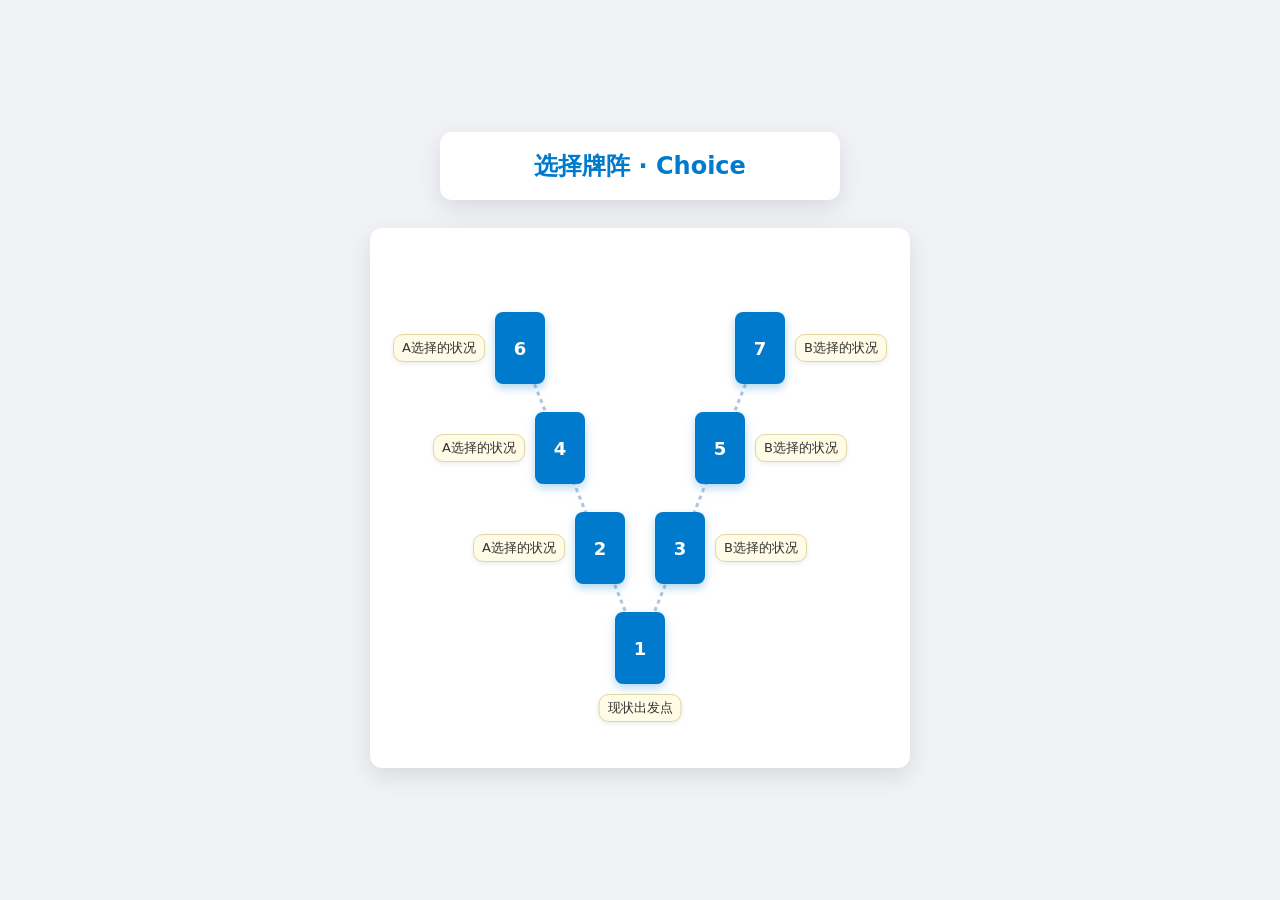
==== spreads/choice.html @ 1c61e4b9 "Tarot spreads" ====
<!DOCTYPE html>
<html lang="en">
<head>
    <meta charset="utf-8">
    <title>选择牌阵 · Choice Spread</title>
    <link rel="stylesheet" href="style.css">
</head>
<body>

<div class="spread-wrap">
    <div class="spread-header" style="width: 400px;">
        选择牌阵 · Choice
    </div>
    <!-- A V: two arms diverging upward from a shared starting card at the bottom.
         Mirrored cards share the same --dx magnitude with opposite sign. -->
    <div class="spread-canvas" style="width: 540px; height: 540px;">
        <!-- Centred viewBox (canvas 540x540): SVG units are offsets from the
             centre, matching the cards' --dx / --dy. -->
        <svg class="spread-lines" viewBox="-270 -270 540 540">
            <!-- Left arm: card 1 up through 2, 4, 6 -->
            <line x1="0" y1="150" x2="-120" y2="-150"
                  style="stroke:#b0c4de; stroke-width:3; stroke-dasharray:4;" />
            <!-- Right arm: card 1 up through 3, 5, 7 -->
            <line x1="0" y1="150" x2="120" y2="-150"
                  style="stroke:#b0c4de; stroke-width:3; stroke-dasharray:4;" />
        </svg>
        <div class="card" style="--dx: -120px; --dy: -150px;"> 6 <span class="label label--left">A选择的状况</span></div>
        <div class="card" style="--dx:  -80px; --dy:  -50px;"> 4 <span class="label label--left">A选择的状况</span></div>
        <div class="card" style="--dx:  -40px; --dy:   50px;"> 2 <span class="label label--left">A选择的状况</span></div>
        <div class="card" style="--dx:    0px; --dy:  150px;"> 1 <span class="label label--bottom">现状出发点</span></div>
        <div class="card" style="--dx:   40px; --dy:   50px;"> 3 <span class="label label--right">B选择的状况</span></div>
        <div class="card" style="--dx:   80px; --dy:  -50px;"> 5 <span class="label label--right">B选择的状况</span></div>
        <div class="card" style="--dx:  120px; --dy: -150px;"> 7 <span class="label label--right">B选择的状况</span></div>
    </div>
</div>

</body>
</html>
---- spreads/style.css ----
/* Shared stylesheet for tarot spread (牌阵) geometry.
   Each spread is an HTML file that links this file and places .card
   elements at absolute pixel coordinates inside a .spread-canvas. */

body {
    display: flex;
    justify-content: center;
    align-items: center;
    min-height: 100vh;
    box-sizing: border-box;
    padding: 40px;
    background-color: #f0f2f5;
    margin: 0;
    font-family: system-ui, -apple-system, sans-serif;
}

/* Stacks the canvas and its explanation note vertically, centred. */
.spread-wrap {
    display: flex;
    flex-direction: column;
    align-items: center;
    gap: 28px;
}

/* The canvas container establishing the absolute-positioning coordinate space. */
.spread-canvas {
    position: relative;
    width: 400px;
    height: 400px;
    background: #ffffff;
    border-radius: 12px;
    box-shadow: 0 8px 24px rgba(0, 0, 0, 0.1);
}

.spread-header {
    width: 400px;
    box-sizing: border-box;
    background: #ffffff;
    border-radius: 12px;
    box-shadow: 0 8px 24px rgba(0, 0, 0, 0.1);
    padding: 18px 22px;
    color: #007acc;
    font-size: 24px;
    vertical-align: middle;
    text-align: center;
    font-weight: bold;
}

/* SVG backdrop that scales connecting lines perfectly behind the cards. */
.spread-lines {
    position: absolute;
    top: 0;
    left: 0;
    width: 100%;
    height: 100%;
    pointer-events: none; /* Allows clicking cards underneath. */
}

/* A single card: a rounded rectangle with its number centred.
   Cards are positioned by offset from the canvas centre: --dx / --dy are the
   horizontal / vertical distance (in px) from the centre. This keeps symmetric
   spreads easy to write — mirrored cards just have negated --dx / --dy. */
.card {
    position: absolute;
    left: 50%;
    top: 50%;
    --dx: 0px;
    --dy: 0px;
    width: 50px;
    height: 72px;
    background-color: #007acc;
    color: white;
    font-weight: bold;
    font-size: 18px;
    display: flex;
    justify-content: center;
    align-items: center;
    border-radius: 8px;
    box-shadow: 0 4px 10px rgba(0, 122, 204, 0.3);
    /* First centre the card on the canvas centre, then apply its offset. */
    transform: translate(-50%, -50%) translate(var(--dx), var(--dy));
    transition: transform 0.2s ease, background-color 0.2s ease;
    cursor: pointer;
    user-select: none;
}

.card:hover {
    background-color: #005999;
    transform: translate(-50%, -50%) translate(var(--dx), var(--dy)) scale(1.1);
}

/* Text bubble naming a card's position, placed beside its card.
   Positioned relative to the parent .card; a direction modifier picks the side. */
.label {
    position: absolute;
    background: #fffbe6;
    border: 1px solid #e0d8a0;
    color: #333;
    font-size: 13px;
    font-weight: 500;
    padding: 4px 8px;
    border-radius: 10px;
    white-space: nowrap;
    box-shadow: 0 2px 5px rgba(0, 0, 0, 0.08);
    pointer-events: none;
}

.label--right {
    left: calc(100% + 10px);
    top: 50%;
    transform: translateY(-50%);
}

.label--left {
    right: calc(100% + 10px);
    top: 50%;
    transform: translateY(-50%);
}

.label--top {
    bottom: calc(100% + 10px);
    left: 50%;
    transform: translateX(-50%);
}

.label--bottom {
    top: calc(100% + 10px);
    left: 50%;
    transform: translateX(-50%);
}

/* Explanatory note rendered beneath the spread. */
.spread-notes {
    width: 400px;
    box-sizing: border-box;
    background: #ffffff;
    border-radius: 12px;
    box-shadow: 0 8px 24px rgba(0, 0, 0, 0.1);
    padding: 18px 22px;
    color: #333;
    font-size: 14px;
    line-height: 1.9;
}

.spread-notes ul {
    margin: 0;
    padding-left: 18px;
}

.spread-notes b {
    color: #007acc;
}
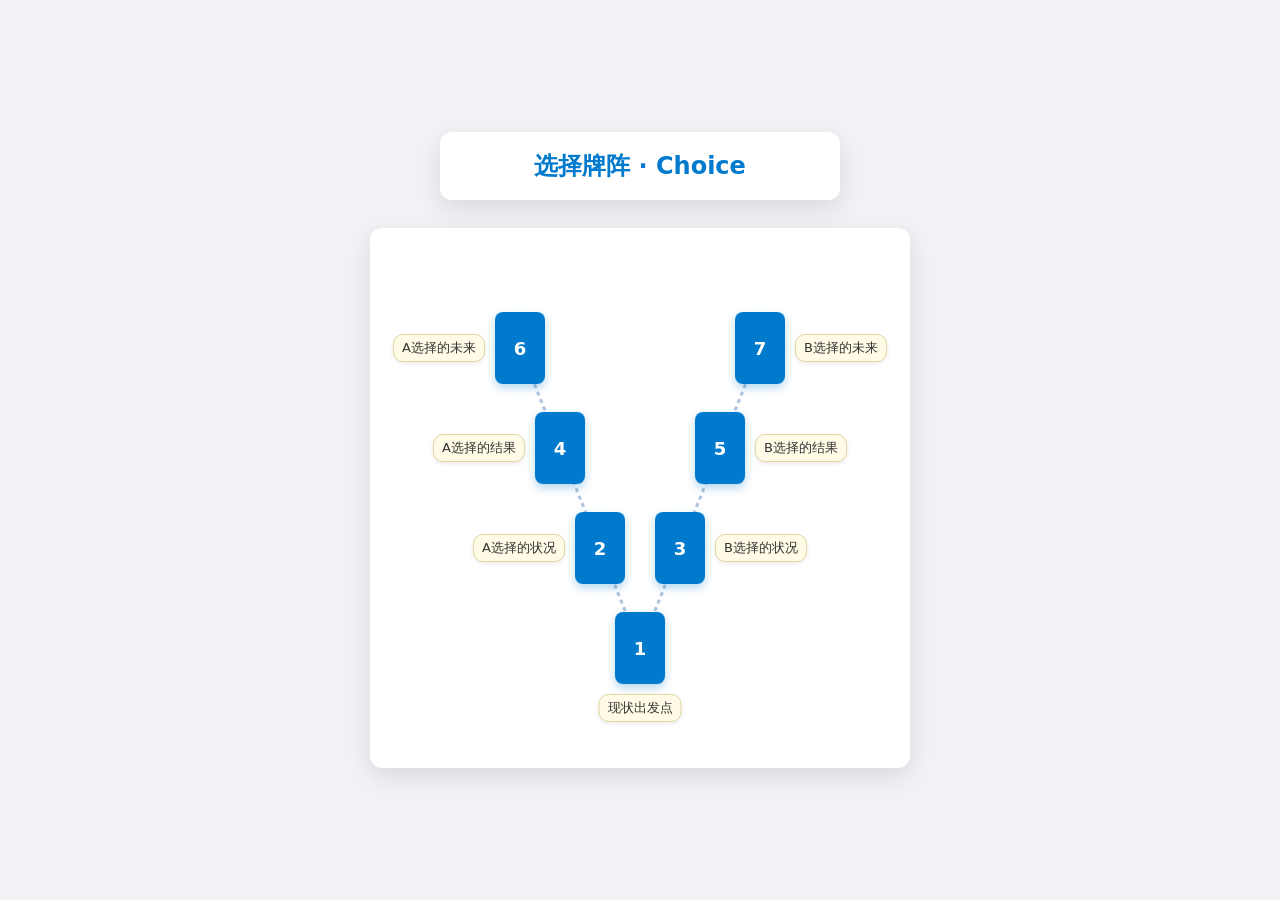
==== commit 54a341d9: "fix typos of Choice spread" ====
--- a/spreads/choice.html
+++ b/spreads/choice.html
@@ -24,13 +24,13 @@
             <line x1="0" y1="150" x2="120" y2="-150"
                   style="stroke:#b0c4de; stroke-width:3; stroke-dasharray:4;" />
         </svg>
-        <div class="card" style="--dx: -120px; --dy: -150px;"> 6 <span class="label label--left">A选择的状况</span></div>
-        <div class="card" style="--dx:  -80px; --dy:  -50px;"> 4 <span class="label label--left">A选择的状况</span></div>
+        <div class="card" style="--dx: -120px; --dy: -150px;"> 6 <span class="label label--left">A选择的未来</span></div>
+        <div class="card" style="--dx:  -80px; --dy:  -50px;"> 4 <span class="label label--left">A选择的结果</span></div>
         <div class="card" style="--dx:  -40px; --dy:   50px;"> 2 <span class="label label--left">A选择的状况</span></div>
         <div class="card" style="--dx:    0px; --dy:  150px;"> 1 <span class="label label--bottom">现状出发点</span></div>
         <div class="card" style="--dx:   40px; --dy:   50px;"> 3 <span class="label label--right">B选择的状况</span></div>
-        <div class="card" style="--dx:   80px; --dy:  -50px;"> 5 <span class="label label--right">B选择的状况</span></div>
-        <div class="card" style="--dx:  120px; --dy: -150px;"> 7 <span class="label label--right">B选择的状况</span></div>
+        <div class="card" style="--dx:   80px; --dy:  -50px;"> 5 <span class="label label--right">B选择的结果</span></div>
+        <div class="card" style="--dx:  120px; --dy: -150px;"> 7 <span class="label label--right">B选择的未来</span></div>
     </div>
 </div>
 
